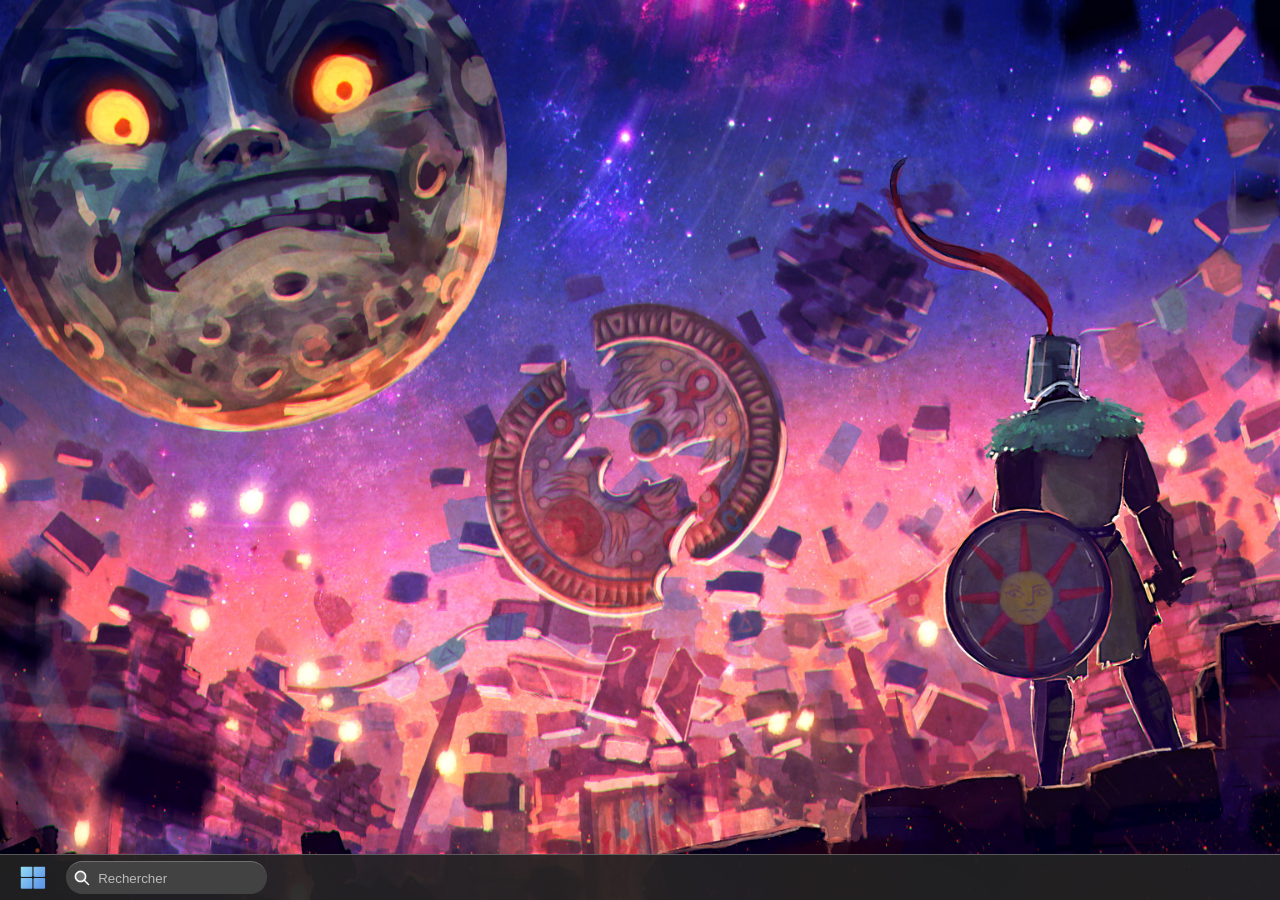
==== index.html @ 3b6cbc5e "Base" ====
<!DOCTYPE html>
<html lang="fr">
    <head>
        <meta charset="UTF-8">
        <title>Portfolio Deschanel Alexandre</title>
        <link rel="stylesheet" href="ressources/css/.style.css">
        <link rel="icon" type="image/x-icon" href="ressources/picto/fav.png">

    </head>
    <body>
        <main id="desktop"></main>
        <footer id="taskbar"></footer>
    </body>
    <script type="module" src="src/main.js"></script>
</html>
---- ressources/css/.style.css ----
/** BASE **/
@import url("base.css");

/** OS **/
@import url("os/os.css");

/** icon **/
@import url("icon/icon.css");
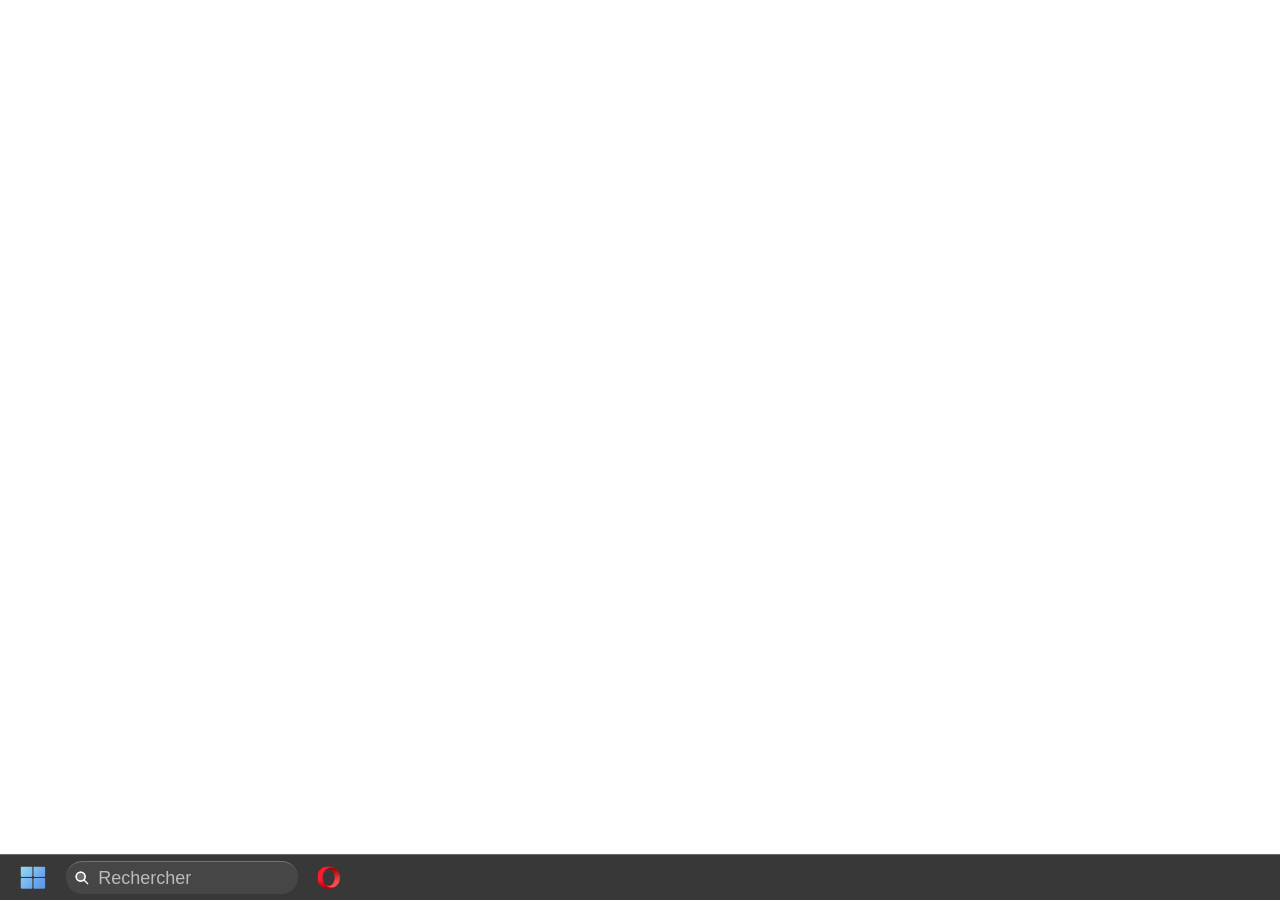
==== commit b953f001: "bug fix : fichier commencent par . sont cacher sous linux donc pas accessible en web" ====
--- a/index.html
+++ b/index.html
@@ -3,7 +3,7 @@
     <head>
         <meta charset="UTF-8">
         <title>Portfolio Deschanel Alexandre</title>
-        <link rel="stylesheet" href="ressources/css/.style.css">
+        <link rel="stylesheet" href="ressources/css/style.css">
         <link rel="icon" type="image/x-icon" href="ressources/picto/fav.png">
 
     </head>
--- a/ressources/css/style.css
+++ b/ressources/css/style.css
@@ -0,0 +1,11 @@
+/** BASE **/
+@import url("base.css");
+
+/** OS **/
+@import url("os/os.css");
+
+/** icon **/
+@import url("icon/icon.css");
+
+/** application **/
+@import url("applications/app.css");
